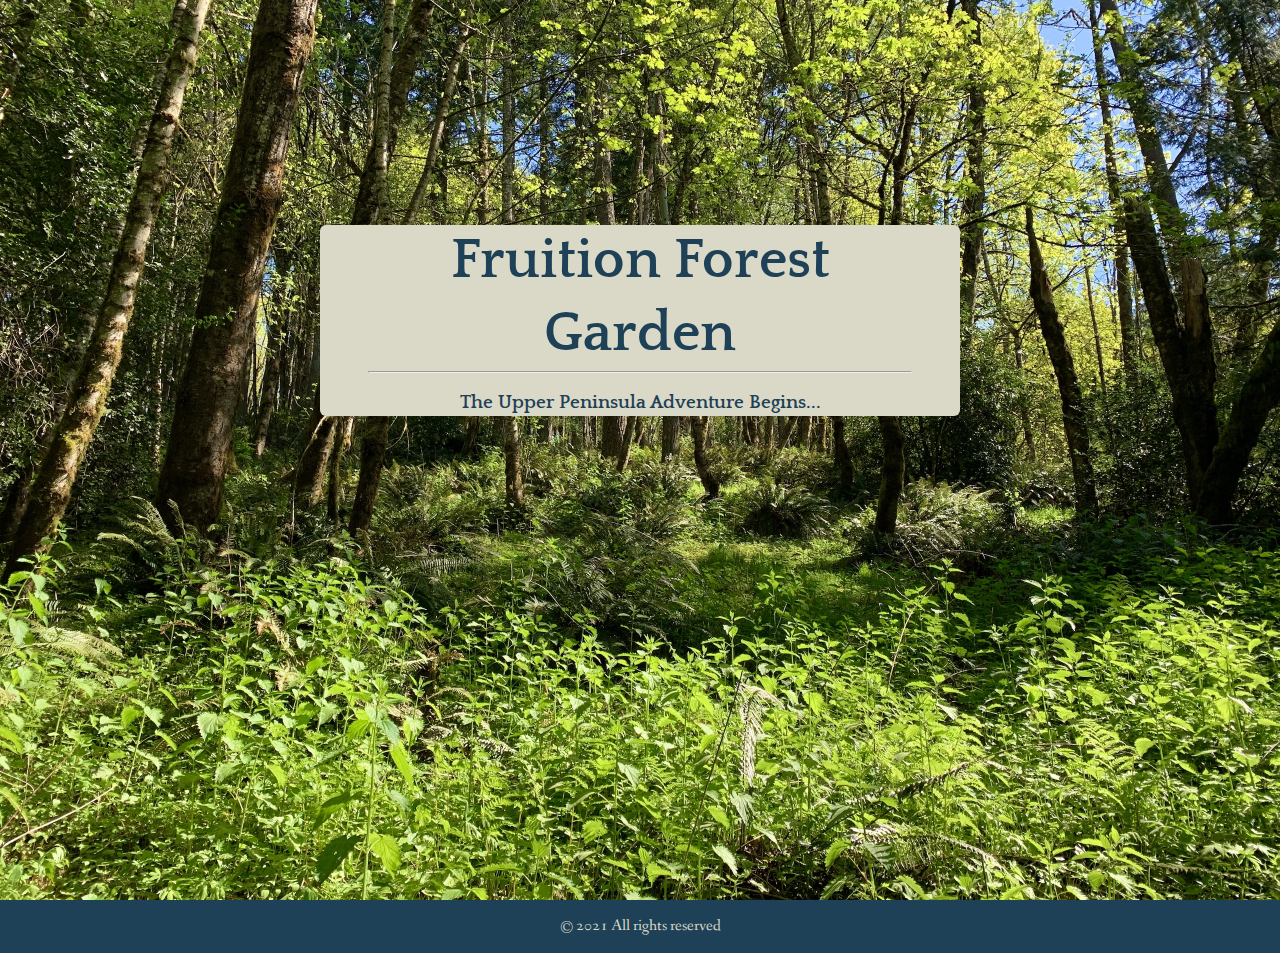
==== index.html @ 1369f3bf "Update index.html" ====
<!DOCTYPE html>
<html lang="en">

<head>
    <meta charset="UTF-8">
    <meta name="viewport" content="width=device-width, initial-scale=1.0">
    <meta http-equiv="X-UA-Compatible" content="ie=edge">
    <!-- Global site tag (gtag.js) - Google Analytics -->
    <script async src="https://www.googletagmanager.com/gtag/js?id=UA-88770321-1"></script>
    <script>
        window.dataLayer = window.dataLayer || [];
  function gtag(){dataLayer.push(arguments);}
  gtag('js', new Date());

  gtag('config', 'UA-88770321-1');
</script>

    <link rel="stylesheet" href="https://use.fontawesome.com/releases/v5.7.1/css/all.css" integrity="sha384-fnmOCqbTlWIlj8LyTjo7mOUStjsKC4pOpQbqyi7RrhN7udi9RwhKkMHpvLbHG9Sr"
        crossorigin="anonymous">
    <link rel="stylesheet" href="css/style.css">
    <link rel="shortcut icon" href="img/icons/favicon.ico" type="image/x-icon">
    <link rel="icon" href="img/icons/favicon.ico" type="image/x-icon">
    <title>Fruition Forest Garden</title>
</head>

<body>

    <!-- Showcase -->
    <div id="showcase">
        <header>

        </header>
        <div class="section-main container">
            <h1>Fruition Forest Garden</h1>
            <hr>
            <h3>The Upper Peninsula Adventure Begins...
           <br>
        </div>
    </div>
    <!-- Footer -->
    <footer>
        <div class="container">
            <p>&copy; 2021 All rights reserved</p>
        </div>
    </footer>

    <link rel="stylesheet" href="https://use.fontawesome.com/releases/v5.7.1/css/all.css" integrity="sha384-fnmOCqbTlWIlj8LyTjo7mOUStjsKC4pOpQbqyi7RrhN7udi9RwhKkMHpvLbHG9Sr"
        crossorigin="anonymous">
    <script src="js/main.js"></script>
</body>

</html>
---- css/style.css ----
@import url('https://fonts.googleapis.com/css?family=Fanwood+Text|Quattrocento');

/* CSS Variables */
:root {
    --light-shade: rgba(218, 216, 198, 1);
    --light-accent: rgba(102, 158, 169, 1);
    --main-color: rgba(130, 163, 199, 1);
    --dark-accent: rgba(149, 93, 83, 1);
    --dark-shade: rgba(30, 65, 88, 1);
}

body {
    font-family: 'Fanwood Text', sans-serif;
    background-color: var(--dark-shade);
    margin: 0;
    color: var(--light-shade);
    line-height: 1.3;
}

img {
    width: 100%;
}

a {
    text-decoration: none;
    color: #ccc;
}

h1,
h2,
h3,
h4 {
    font-family: 'Quattrocento', serif;
}

figure {
    border: thin var(--light-shade) solid;
    padding: 4px;
}

figcaption {
    background-color: #222;
    color: #fff;
    padding: 3px;

}

.caption {
    position: relative;
    padding: 0;
    margin: 0;
}

.caption img {
    display: block;
    max-width: 100%;
    height: auto;
}

.caption-text {
    opacity: 0;
    position: absolute;
    width: 100%;
    color: var(--light-shade);
    left: 0;
    bottom: 0;
    padding: 0.75em 1em;
    font-size: 1.1rem;
    font-weight: 500;
    line-height: .7rem;
    z-index: 2;
    -webkit-box-sizing: border-box;
    box-sizing: border-box;
    background-color: rgba(0, 0, 0, .7);
    -webkit-transition: opacity .3s ease-in-out;
    transition: opacity .3s ease-in-out;
}

.caption:hover .caption-text {
    opacity: 1;
}

figcaption h4 {
    text-align: center;
}

figcaption p {
    text-align: left;
}

/* Section */
.section {
    padding: 2rem 0;
}

.section-head {
    font-size: 2.5rem;
    margin: 0;
}

.section h2 {
    font-size: 2.2rem;
}

.section h3 {
    font-size: 1.8rem;
}

.section h4 {
    font-size: 1.6rem;
}
.paco {
    background: rgb(7, 205, 255);
    border-radius: 11px;
    
}
.paco:hover {
    background: var(--light-accent);
}
.fa-heart {
    color: rgb(160, 20, 20);
}
.forest {
    display: grid;
    grid-gap: 20px;
    grid-template-columns: 1fr 1fr;
}

.gallery {
    display: grid;
    grid-gap: 20px;
    grid-template-columns: 1fr 1fr;
}

/* Showcase */
#showcase {
    margin: 0;
    padding: 0;
    background: url('../img/forest2.jpg') no-repeat center/cover;
    width: 100%;
    height: 100vh;
    position: relative;
    overflow-y: hidden;
}

#showcase .container {
    margin-top: 25vh;
    background: var(--light-shade);
    max-width: 50%;
    color: var(--dark-shade);
    border-radius: 6px;
    box-sizing: border-box;

}

#showcase h1 {
    font-size: 3.5rem;
    margin-bottom: 0;
}

#showcase h2 {
    font-size: 2rem;
    padding-bottom: 1rem;
}


/* Poultry */
#poultry {
    margin: 0;
    padding: 0;
    background: url('../img/chicken-rabbit.jpg') no-repeat bottom/cover;
    width: 100%;
    height: 100vh;
    position: relative;
    overflow-y: hidden;
}

#poultry h3,
hr {
    margin-bottom: 0;
    margin-top: 0;
    padding-bottom: 0;
    padding-top: 0;
}

#poultry hr {
    width: 35%;
}

#poultry .container {
    margin-top: 45vh;
    background: var(--dark-shade);
    max-width: 50%;
    border-radius: 6px;
    box-sizing: border-box;
    position: relative;
    right: 60px;
}

#poultry .lead {
    padding-bottom: 1rem;
}

/* Utility Classes */
.container {
    max-width: 1180px;
    text-align: center;
    margin: 0 auto;
    padding: 0 3rem;
}

.lead {
    font-size: 1.3rem;
}

.card {
    border-radius: 6px;
    -webkit-box-shadow: .5px .5px 2px 0px rgb(105, 105, 105);
    -moz-box-shadow: .5px .5px 2px 0px rgb(105, 105, 105);
    box-shadow: .5px .5px 2px 0px rgb(105, 105, 105);
}

.card-light {
    border-radius: 6px;
    -webkit-box-shadow: 10px 10px 5px 0px var(--light-shade);
    -moz-box-shadow: 10px 10px 5px 0px var(--light-shade);
    box-shadow: 10px 10px 5px 0px var(--light-shade);
}

/*  Buttons */
.btn {
    padding: 1rem;
    color: var(light-shade);
    display: inline-block;
    border-radius: 6px;
    font-size: 1.5rem;
}

.btn-primary {
    background: var(--main-color);
}

.btn-primary:hover {
    background: var(--light-accent);
}

.btn-secondary {
    background: var(--dark-accent);
}

.btn-secondary:hover {
    background: var(--dark-shade);
}

/* Text Colors*/
.text-primary {
    color: var(--main-color);
}

.text-secondary {
    color: var(--dark-shade);
}

.text-light {
    color: var(--light-shade);
}

.bg-light {
    background: var(--light-shade);
    color: var(--dark-shade)
}

.mb {
    margin-bottom: 1rem;
}

.mt {
    margin-top: 1rem;
}

@media screen and (max-width: 900px) {
    .forest {
        grid-template-columns: 1fr;
    }

    .gallery {
        grid-template-columns: 1fr;
        grid-gap: 15px;
    }

    #showcase h1 {
        font-size: 2rem;
        margin-bottom: 0;
    }

    #showcase h2 {
        font-size: 1.2rem;
    }
}
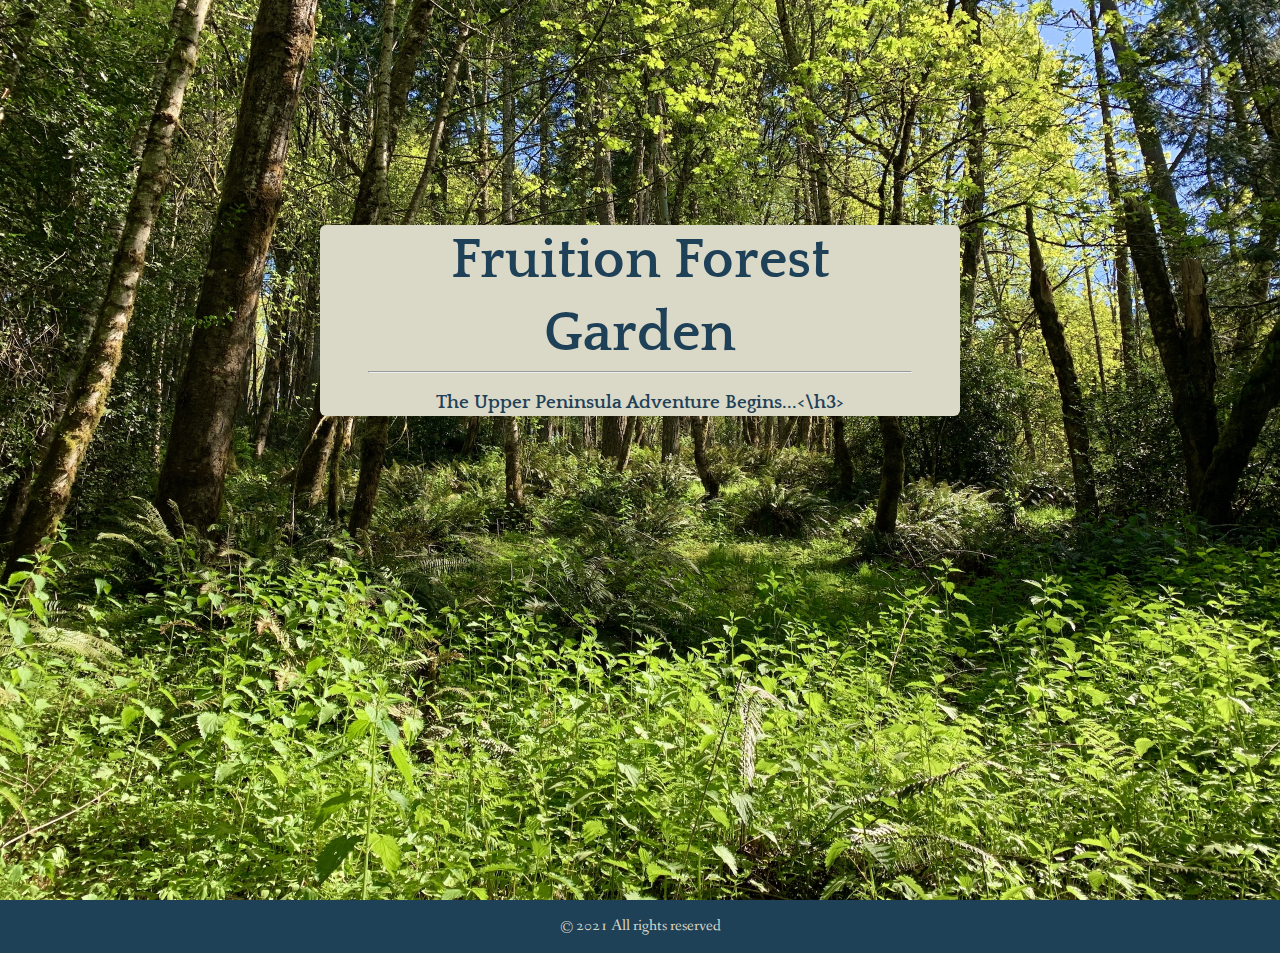
==== commit 97cc4fd7: "Update index.html" ====
--- a/index.html
+++ b/index.html
@@ -33,7 +33,7 @@
         <div class="section-main container">
             <h1>Fruition Forest Garden</h1>
             <hr>
-            <h3>The Upper Peninsula Adventure Begins...
+            <h3>The Upper Peninsula Adventure Begins...<\h3>
            <br>
         </div>
     </div>
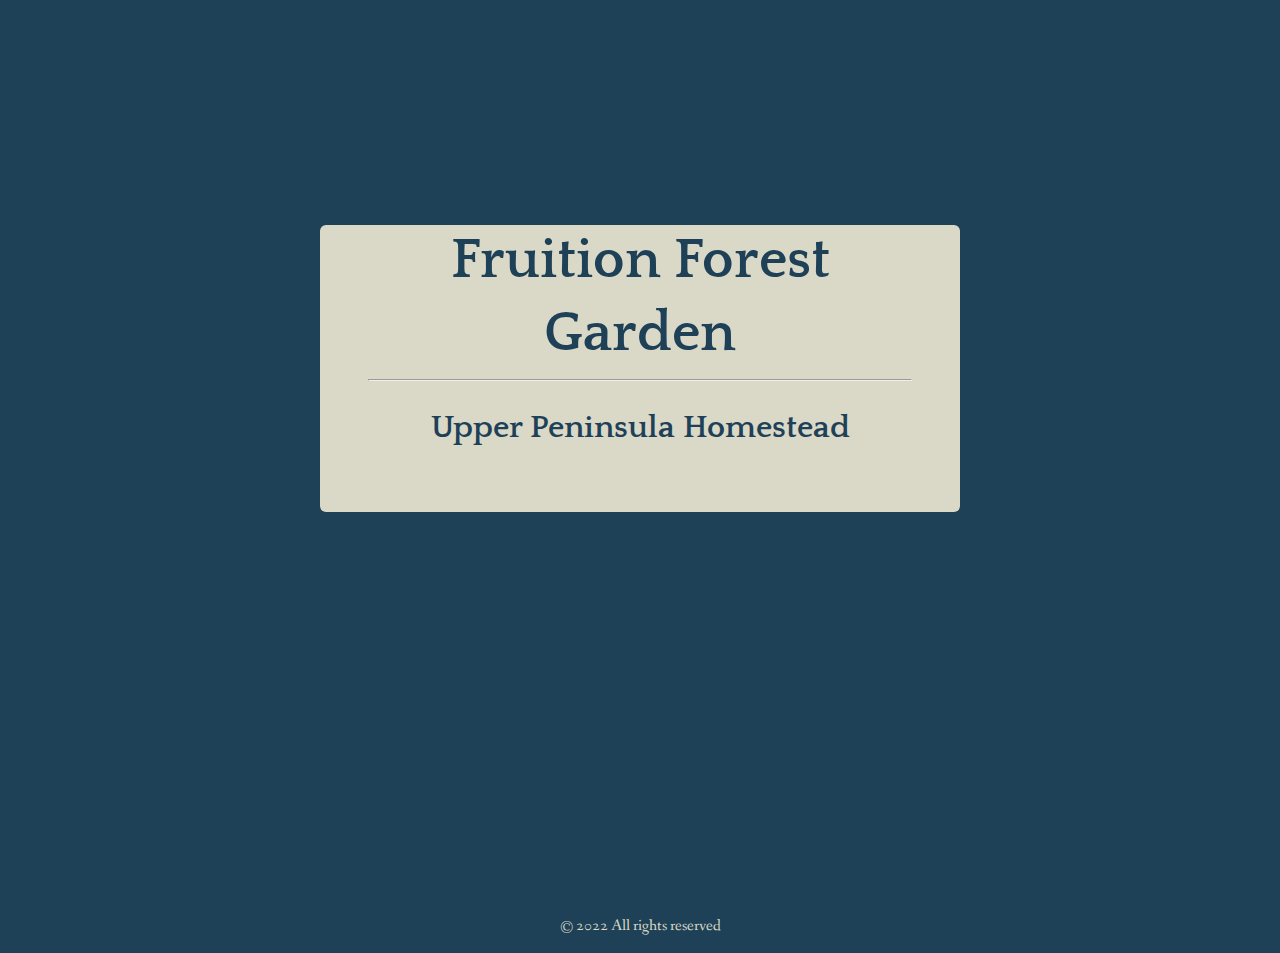
==== commit 12c3e5de: "Update index.html" ====
--- a/index.html
+++ b/index.html
@@ -33,14 +33,15 @@
         <div class="section-main container">
             <h1>Fruition Forest Garden</h1>
             <hr>
-            <h3>The Upper Peninsula Adventure Begins...<\h3>
+            <h2>Upper Peninsula Homestead</h2>
+            
            <br>
         </div>
     </div>
     <!-- Footer -->
     <footer>
         <div class="container">
-            <p>&copy; 2021 All rights reserved</p>
+            <p>&copy; 2022 All rights reserved</p>
         </div>
     </footer>
 
--- a/css/style.css
+++ b/css/style.css
@@ -33,110 +33,12 @@
     font-family: 'Quattrocento', serif;
 }
 
-figure {
-    border: thin var(--light-shade) solid;
-    padding: 4px;
-}
-
-figcaption {
-    background-color: #222;
-    color: #fff;
-    padding: 3px;
-
-}
-
-.caption {
-    position: relative;
-    padding: 0;
-    margin: 0;
-}
-
-.caption img {
-    display: block;
-    max-width: 100%;
-    height: auto;
-}
-
-.caption-text {
-    opacity: 0;
-    position: absolute;
-    width: 100%;
-    color: var(--light-shade);
-    left: 0;
-    bottom: 0;
-    padding: 0.75em 1em;
-    font-size: 1.1rem;
-    font-weight: 500;
-    line-height: .7rem;
-    z-index: 2;
-    -webkit-box-sizing: border-box;
-    box-sizing: border-box;
-    background-color: rgba(0, 0, 0, .7);
-    -webkit-transition: opacity .3s ease-in-out;
-    transition: opacity .3s ease-in-out;
-}
-
-.caption:hover .caption-text {
-    opacity: 1;
-}
-
-figcaption h4 {
-    text-align: center;
-}
-
-figcaption p {
-    text-align: left;
-}
-
-/* Section */
-.section {
-    padding: 2rem 0;
-}
-
-.section-head {
-    font-size: 2.5rem;
-    margin: 0;
-}
-
-.section h2 {
-    font-size: 2.2rem;
-}
-
-.section h3 {
-    font-size: 1.8rem;
-}
-
-.section h4 {
-    font-size: 1.6rem;
-}
-.paco {
-    background: rgb(7, 205, 255);
-    border-radius: 11px;
-    
-}
-.paco:hover {
-    background: var(--light-accent);
-}
-.fa-heart {
-    color: rgb(160, 20, 20);
-}
-.forest {
-    display: grid;
-    grid-gap: 20px;
-    grid-template-columns: 1fr 1fr;
-}
-
-.gallery {
-    display: grid;
-    grid-gap: 20px;
-    grid-template-columns: 1fr 1fr;
-}
 
 /* Showcase */
 #showcase {
     margin: 0;
     padding: 0;
-    background: url('../img/forest2.jpg') no-repeat center/cover;
+    background: url('../img/sunrise.jpg') no-repeat center/cover;
     width: 100%;
     height: 100vh;
     position: relative;
@@ -164,43 +66,6 @@
 }
 
 
-/* Poultry */
-#poultry {
-    margin: 0;
-    padding: 0;
-    background: url('../img/chicken-rabbit.jpg') no-repeat bottom/cover;
-    width: 100%;
-    height: 100vh;
-    position: relative;
-    overflow-y: hidden;
-}
-
-#poultry h3,
-hr {
-    margin-bottom: 0;
-    margin-top: 0;
-    padding-bottom: 0;
-    padding-top: 0;
-}
-
-#poultry hr {
-    width: 35%;
-}
-
-#poultry .container {
-    margin-top: 45vh;
-    background: var(--dark-shade);
-    max-width: 50%;
-    border-radius: 6px;
-    box-sizing: border-box;
-    position: relative;
-    right: 60px;
-}
-
-#poultry .lead {
-    padding-bottom: 1rem;
-}
-
 /* Utility Classes */
 .container {
     max-width: 1180px;
@@ -209,74 +74,7 @@
     padding: 0 3rem;
 }
 
-.lead {
-    font-size: 1.3rem;
-}
 
-.card {
-    border-radius: 6px;
-    -webkit-box-shadow: .5px .5px 2px 0px rgb(105, 105, 105);
-    -moz-box-shadow: .5px .5px 2px 0px rgb(105, 105, 105);
-    box-shadow: .5px .5px 2px 0px rgb(105, 105, 105);
-}
-
-.card-light {
-    border-radius: 6px;
-    -webkit-box-shadow: 10px 10px 5px 0px var(--light-shade);
-    -moz-box-shadow: 10px 10px 5px 0px var(--light-shade);
-    box-shadow: 10px 10px 5px 0px var(--light-shade);
-}
-
-/*  Buttons */
-.btn {
-    padding: 1rem;
-    color: var(light-shade);
-    display: inline-block;
-    border-radius: 6px;
-    font-size: 1.5rem;
-}
-
-.btn-primary {
-    background: var(--main-color);
-}
-
-.btn-primary:hover {
-    background: var(--light-accent);
-}
-
-.btn-secondary {
-    background: var(--dark-accent);
-}
-
-.btn-secondary:hover {
-    background: var(--dark-shade);
-}
-
-/* Text Colors*/
-.text-primary {
-    color: var(--main-color);
-}
-
-.text-secondary {
-    color: var(--dark-shade);
-}
-
-.text-light {
-    color: var(--light-shade);
-}
-
-.bg-light {
-    background: var(--light-shade);
-    color: var(--dark-shade)
-}
-
-.mb {
-    margin-bottom: 1rem;
-}
-
-.mt {
-    margin-top: 1rem;
-}
 
 @media screen and (max-width: 900px) {
     .forest {
@@ -296,4 +94,4 @@
     #showcase h2 {
         font-size: 1.2rem;
     }
-}+}
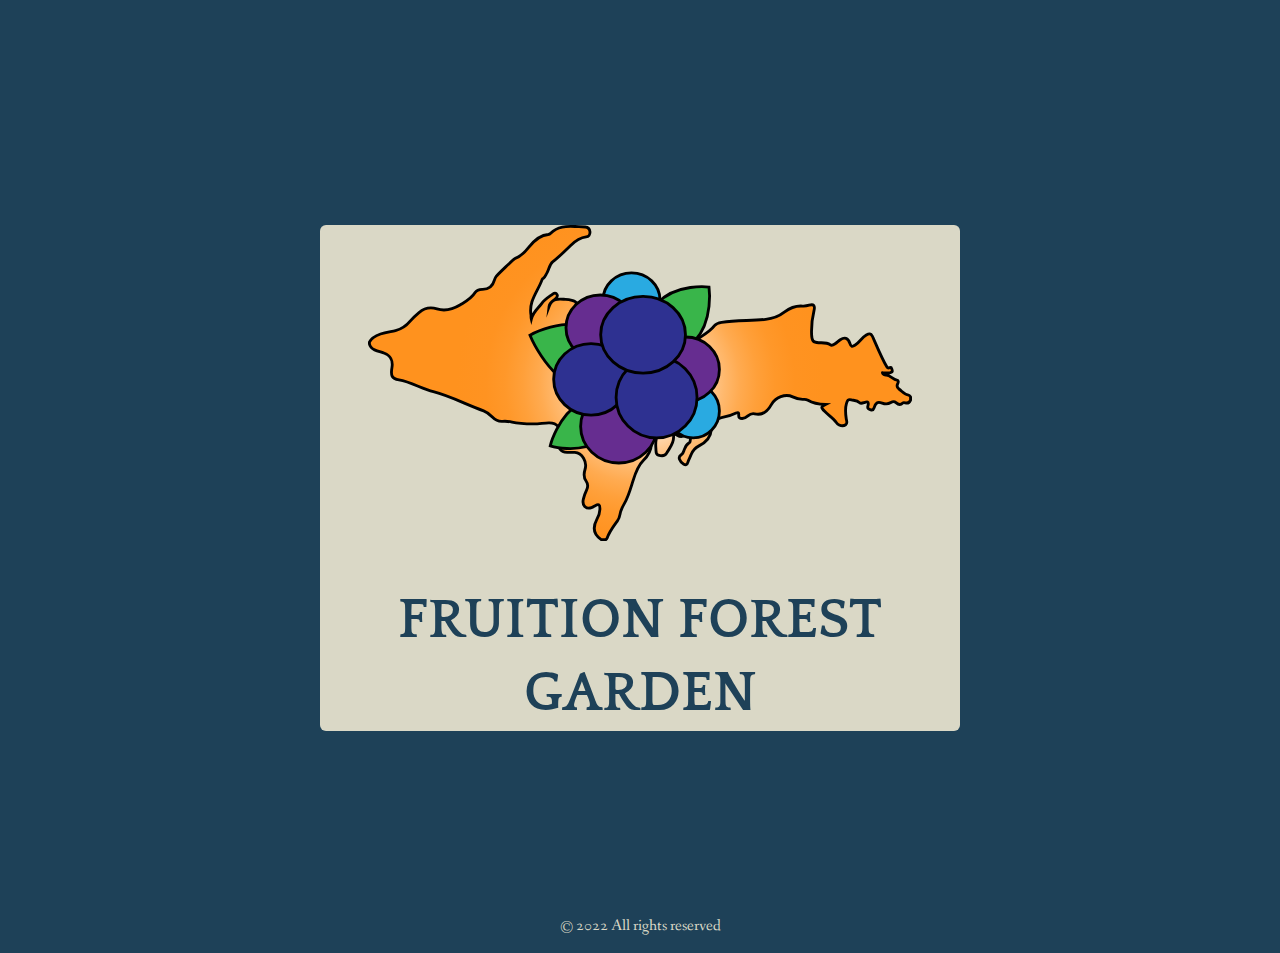
==== commit a6ec5b5c: "New Index File" ====
--- a/index.html
+++ b/index.html
@@ -31,11 +31,9 @@
 
         </header>
         <div class="section-main container">
-            <h1>Fruition Forest Garden</h1>
-            <hr>
-            <h2>Upper Peninsula Homestead</h2>
-            
-           <br>
+            <img src="img/FFGnewLogo.svg" alt="Blueberries and the Upper Peninsula">
+            <h1>FRUITION FOREST GARDEN</h1>
+           
         </div>
     </div>
     <!-- Footer -->
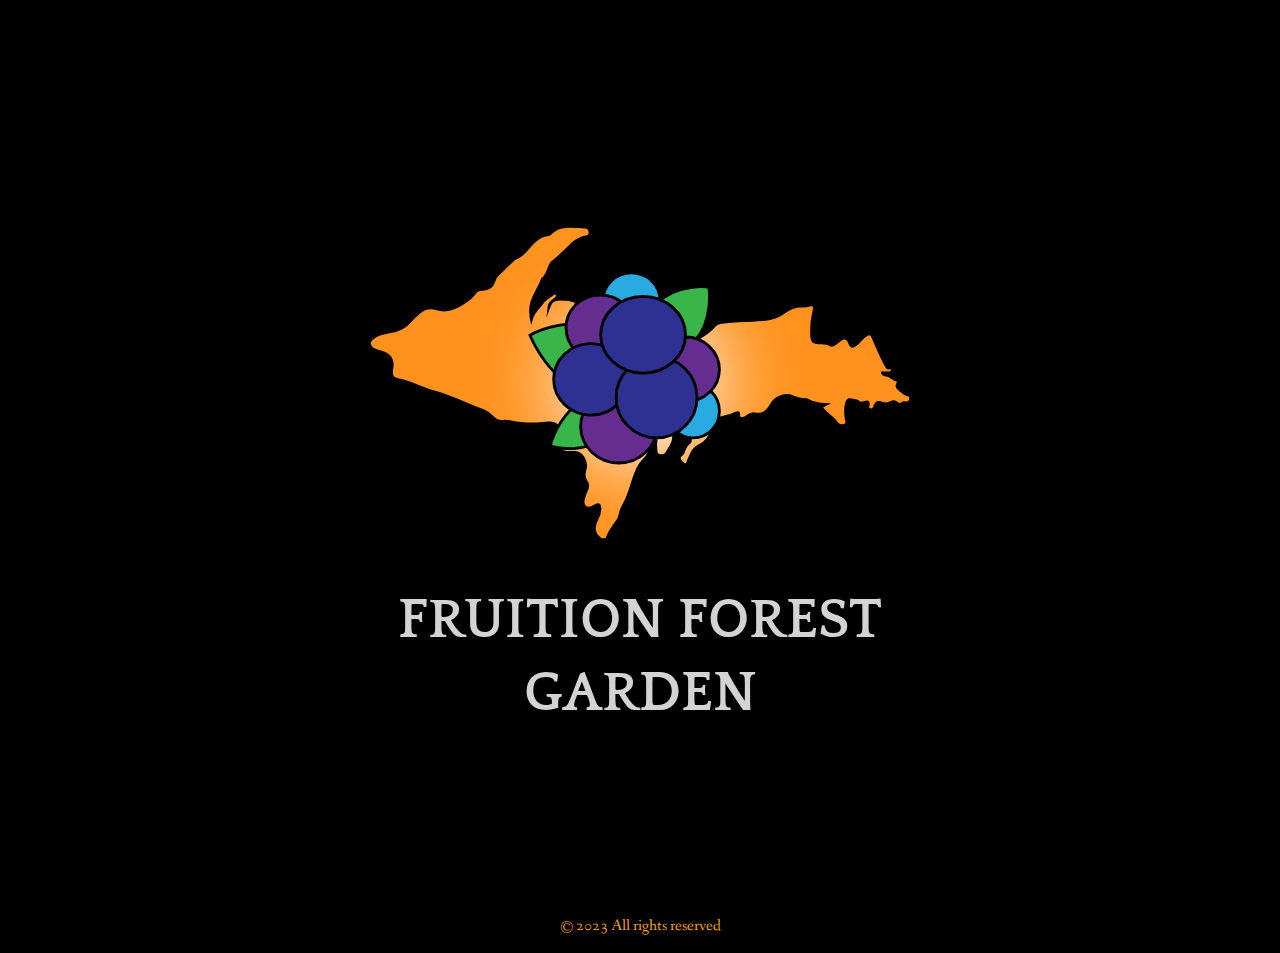
==== commit 612883fd: "Update year" ====
--- a/index.html
+++ b/index.html
@@ -39,7 +39,7 @@
     <!-- Footer -->
     <footer>
         <div class="container">
-            <p>&copy; 2022 All rights reserved</p>
+            <p>&copy; 2023 All rights reserved</p>
         </div>
     </footer>
 
--- a/css/style.css
+++ b/css/style.css
@@ -2,16 +2,16 @@
 
 /* CSS Variables */
 :root {
-    --light-shade: rgba(218, 216, 198, 1);
-    --light-accent: rgba(102, 158, 169, 1);
-    --main-color: rgba(130, 163, 199, 1);
-    --dark-accent: rgba(149, 93, 83, 1);
-    --dark-shade: rgba(30, 65, 88, 1);
+    --light-shade: rgba(247, 161, 20, 1);
+    --light-accent: rgba(0, 142, 234, 1);
+    --main-color: rgba(11, 92, 145, 1);
+    --dark-shade: rgba(132, 83, 2, 1);
+    --dark-accent: rgba(46, 49, 145, 1);
 }
 
 body {
     font-family: 'Fanwood Text', sans-serif;
-    background-color: var(--dark-shade);
+    background-color: black;
     margin: 0;
     color: var(--light-shade);
     line-height: 1.3;
@@ -19,6 +19,7 @@
 
 img {
     width: 100%;
+    height: 70%;
 }
 
 a {
@@ -32,8 +33,6 @@
 h4 {
     font-family: 'Quattrocento', serif;
 }
-
-
 /* Showcase */
 #showcase {
     margin: 0;
@@ -47,9 +46,9 @@
 
 #showcase .container {
     margin-top: 25vh;
-    background: var(--light-shade);
+    backdrop-filter: blur(2px);
     max-width: 50%;
-    color: var(--dark-shade);
+    color: var(--light-shade);
     border-radius: 6px;
     box-sizing: border-box;
 
@@ -58,6 +57,7 @@
 #showcase h1 {
     font-size: 3.5rem;
     margin-bottom: 0;
+    color: lightgray;
 }
 
 #showcase h2 {
@@ -77,14 +77,6 @@
 
 
 @media screen and (max-width: 900px) {
-    .forest {
-        grid-template-columns: 1fr;
-    }
-
-    .gallery {
-        grid-template-columns: 1fr;
-        grid-gap: 15px;
-    }
 
     #showcase h1 {
         font-size: 2rem;
@@ -94,4 +86,4 @@
     #showcase h2 {
         font-size: 1.2rem;
     }
-}
+}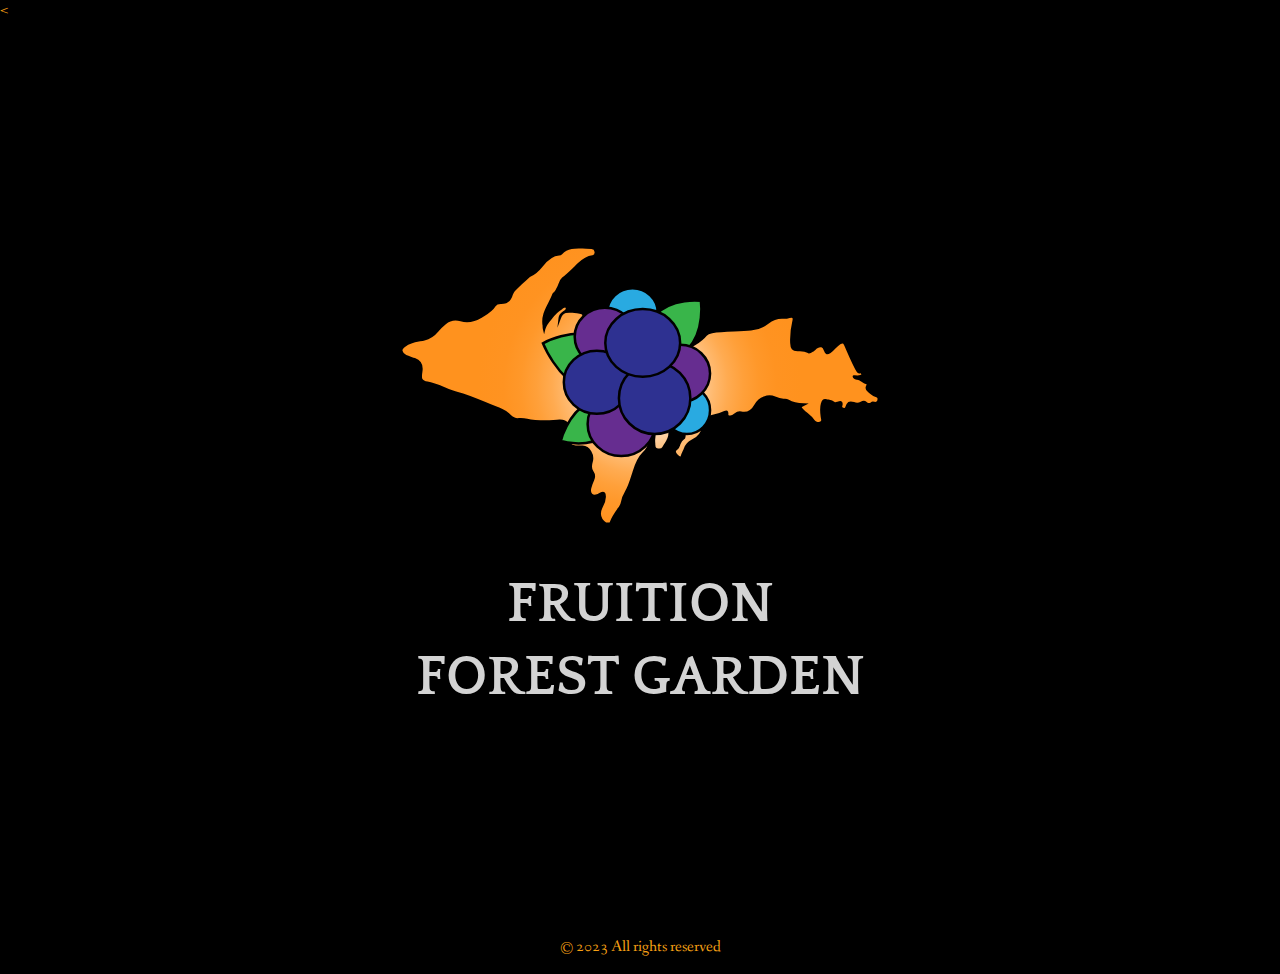
==== commit 5d5eeda1: "New Google analytics tag index.html" ====
--- a/index.html
+++ b/index.html
@@ -5,15 +5,15 @@
     <meta charset="UTF-8">
     <meta name="viewport" content="width=device-width, initial-scale=1.0">
     <meta http-equiv="X-UA-Compatible" content="ie=edge">
-    <!-- Global site tag (gtag.js) - Google Analytics -->
-    <script async src="https://www.googletagmanager.com/gtag/js?id=UA-88770321-1"></script>
+    <<!-- Google tag (gtag.js) -->
+    <script async src="https://www.googletagmanager.com/gtag/js?id=G-60KFB51J1L"></script>
     <script>
         window.dataLayer = window.dataLayer || [];
-  function gtag(){dataLayer.push(arguments);}
-  gtag('js', new Date());
+        function gtag(){dataLayer.push(arguments);}
+        gtag('js', new Date());
 
-  gtag('config', 'UA-88770321-1');
-</script>
+        gtag('config', 'G-60KFB51J1L');
+    </script>
 
     <link rel="stylesheet" href="https://use.fontawesome.com/releases/v5.7.1/css/all.css" integrity="sha384-fnmOCqbTlWIlj8LyTjo7mOUStjsKC4pOpQbqyi7RrhN7udi9RwhKkMHpvLbHG9Sr"
         crossorigin="anonymous">
--- a/css/style.css
+++ b/css/style.css
@@ -37,7 +37,7 @@
 #showcase {
     margin: 0;
     padding: 0;
-    background: url('../img/sunrise.jpg') no-repeat center/cover;
+    background: url('../img/IMG_6631.JPG') no-repeat center/cover;
     width: 100%;
     height: 100vh;
     position: relative;
@@ -46,8 +46,7 @@
 
 #showcase .container {
     margin-top: 25vh;
-    backdrop-filter: blur(2px);
-    max-width: 50%;
+    max-width: 45%;
     color: var(--light-shade);
     border-radius: 6px;
     box-sizing: border-box;
@@ -86,4 +85,4 @@
     #showcase h2 {
         font-size: 1.2rem;
     }
-}+}
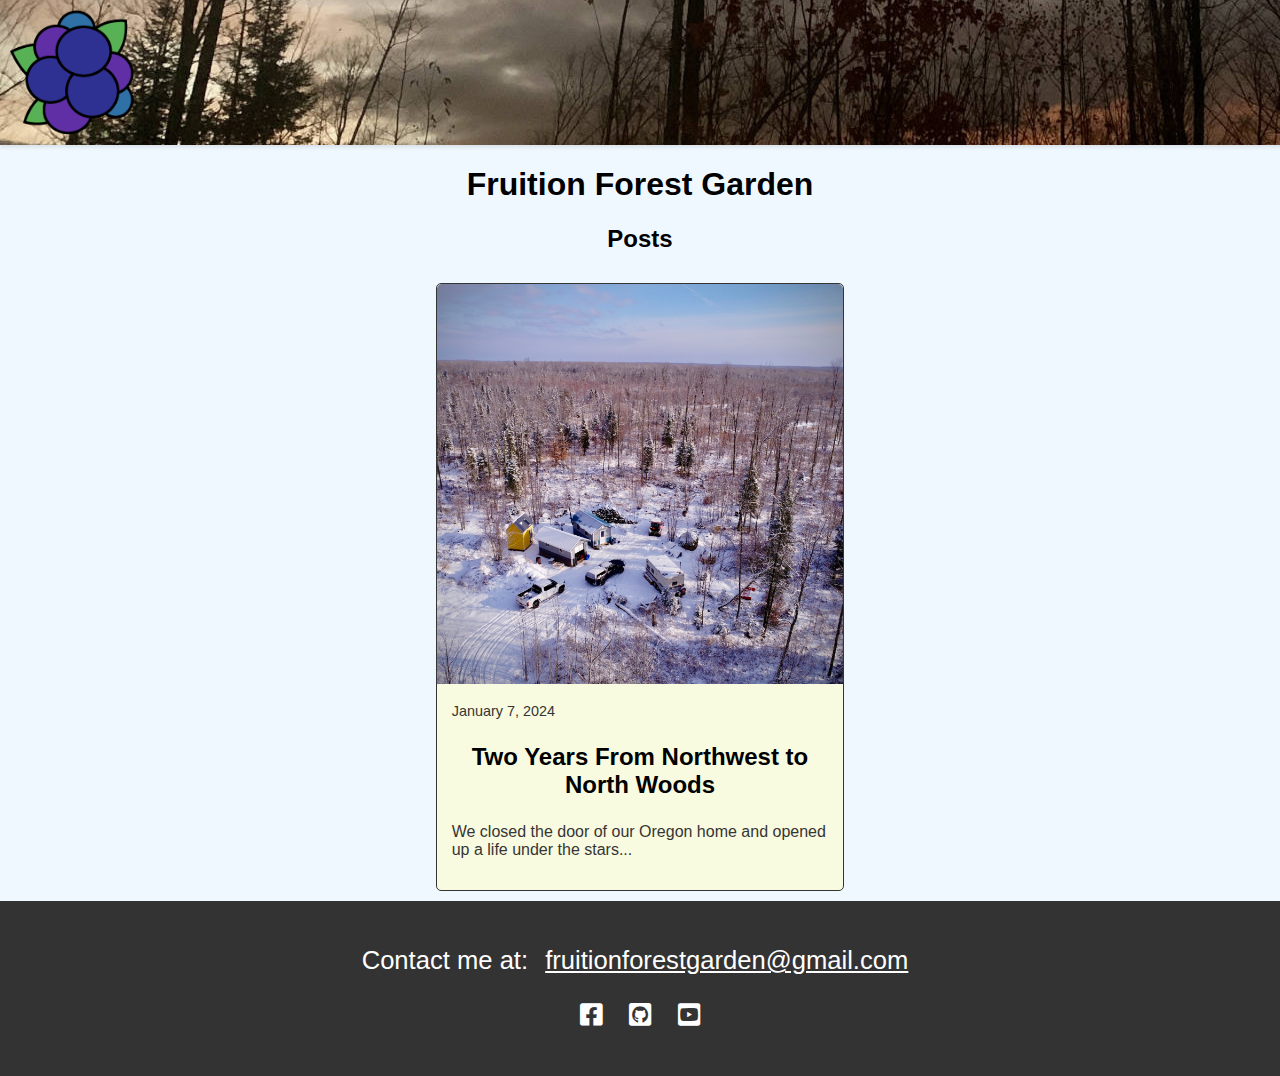
==== commit 57edcdcb: "Rename main.html to index.html" ====
--- a/index.html
+++ b/index.html
@@ -1,51 +1,119 @@
+<!--
+Build a blog website for our farm that focuses on pictures and our embedded videos from youTube -->    
+
+
+
 <!DOCTYPE html>
 <html lang="en">
-
 <head>
     <meta charset="UTF-8">
     <meta name="viewport" content="width=device-width, initial-scale=1.0">
-    <meta http-equiv="X-UA-Compatible" content="ie=edge">
-    <<!-- Google tag (gtag.js) -->
-    <script async src="https://www.googletagmanager.com/gtag/js?id=G-60KFB51J1L"></script>
-    <script>
-        window.dataLayer = window.dataLayer || [];
-        function gtag(){dataLayer.push(arguments);}
-        gtag('js', new Date());
+      <!-- Google tag (gtag.js) -->
+      <script async src="https://www.googletagmanager.com/gtag/js?id=G-60KFB51J1L"></script>
+      <script>
+          window.dataLayer = window.dataLayer || [];
+          function gtag(){dataLayer.push(arguments);}
+          gtag('js', new Date());
+  
+          gtag('config', 'G-60KFB51J1L');
+      </script>
+    <title>Fruition Forest Garden - Cultivating Resilience</title>
+    <link rel="icon" type="image/png" href="Resources/favicon_io/favicon-16x16.png">
+    <meta name="description" content="Fruition Forest Garden: A unique exploration of 'owning the stack' in homesteading, from software solutions like ESP32/Home Assistant to permaculture projects. Join our journey from tech to nature.">
+    <meta name="keywords" content="homesteading, permaculture, sustainable living, ESP32, Home Assistant, DIY tech, soil management, self-sufficient living, permaculture principles, technology in horticulture">
+    <meta name="viewport" content="width=device-width, initial-scale=1.0">
+    <meta property="og:title" content="Fruition Forest Garden: Merging Technology with Permaculture">
+    <meta property="og:description" content="Delve into the world of Fruition Forest Garden where simple tech meets regenerative horticulture. Discover our ESP32/Home Assistant projects and our commitment to permaculture principles.">
+    <meta property="og:image" content="URL_to_image_highlighting_your_projects_ideally_1200x630_pixels">
+    <meta property="og:url" content="http://www.fruitionforestgarden.com">
+    <meta property="og:type" content="website">
+    <link rel="stylesheet" href="https://cdnjs.cloudflare.com/ajax/libs/font-awesome/5.15.3/css/all.min.css">
+    <link rel="stylesheet" type="text/css" href="style.css">
 
-        gtag('config', 'G-60KFB51J1L');
-    </script>
 
-    <link rel="stylesheet" href="https://use.fontawesome.com/releases/v5.7.1/css/all.css" integrity="sha384-fnmOCqbTlWIlj8LyTjo7mOUStjsKC4pOpQbqyi7RrhN7udi9RwhKkMHpvLbHG9Sr"
-        crossorigin="anonymous">
-    <link rel="stylesheet" href="css/style.css">
-    <link rel="shortcut icon" href="img/icons/favicon.ico" type="image/x-icon">
-    <link rel="icon" href="img/icons/favicon.ico" type="image/x-icon">
-    <title>Fruition Forest Garden</title>
 </head>
-
 <body>
-
-    <!-- Showcase -->
-    <div id="showcase">
-        <header>
-
-        </header>
-        <div class="section-main container">
-            <img src="img/FFGnewLogo.svg" alt="Blueberries and the Upper Peninsula">
-            <h1>FRUITION FOREST GARDEN</h1>
-           
-        </div>
+    <header>
+        <nav>
+            <img src="Resources/Logos/FFGBasic.png" alt="Logo" class="logo">
+       <!--     <a href="#" class="hamburger">
+                <i class="fa fa-bars"></i>
+            </a>
+            <ul class="nav-links">
+                <li><a href="main.html">Home</a></li>
+                <li><a href="blog.html">Blog</a></li>
+                <li><a href="inspiration.html">Our Inspiration</a></li>
+            </ul> -->
+        </nav>
+    </header>    
+    <h1>Fruition Forest Garden</h1>
+    <h2>Posts</h2>
+    <div class="container">
+    <div class="card">
+        <a href="blog/post240107/post240107.html">
+            <img class="card-img" src="blog/post240107/240107.JPG" alt="Arial photo of our camp. Three buildings and snow on the ground"></a>
+            <div class="card-content">
+                <div class="card-date">January 7, 2024</div>
+                <h3 class="card-title">Two Years From Northwest to North Woods</h3>
+                <p class="card-text">We closed the door of our Oregon home and opened up a life under the stars...</p>
+            </div>
+        
     </div>
-    <!-- Footer -->
+    <!--
+    <div class="card">
+        <a href="blog/post2.html">
+            <img class="card-img" src="Resources/pics/DJI_0668th.JPG" alt="Post 2 thumbnail">
+            <div class="card-content">
+                <h3 class="card-title">Post 2</h3>
+                <p class="card-text">This is a preview of the second post...</p>
+            </div>
+        </a>
+    </div>
+    <div class="card">
+        <a href="blog/post3.html">
+            <img class="card-img" src="Resources/pics/DJI_0914th.JPG" alt="Post 3 thumbnail">
+            <div class="card-content">
+                <h3 class="card-title">Post 3</h3>
+                <p class="card-text">This is a preview of the third post...</p>
+            </div>
+        </a>
+    </div>
+    <div class="card">
+        <a href="blog/post4.html">
+            <img class="card-img" src="Resources/pics/IMG_0595th.jpeg" alt="Post 4 thumbnail">
+            <div class="card-content">
+                <h3 class="card-title">Post 4</h3>
+                <p class="card-text">This is a preview of the fourth post...</p>
+            </div>
+        </a>
+    </div>
+    <div class="card">
+        <a href="blog/post5.html">
+            <img class="card-img" src="Resources/pics/IMG_0668th.jpeg" alt="Post 5 thumbnail">
+            <div class="card-content">
+                <h3 class="card-title">Post 5</h3>
+                <p class="card-text">This is a preview of the fifth post...</p>
+            </div>
+        </a>
+    </div>
+    <div class="card">
+        <a href="blog/post6.html">
+            <img class="card-img" src="Resources/pics/IMG_6849th.JPG" alt="Post 6 thumbnail">
+            <div class="card-content">
+                <h3 class="card-title">Post 6</h3>
+                <p class="card-text">This is a preview of the sixth post...</p>
+            </div>
+        </a>
+    </div> -->
+    </div>
     <footer>
-        <div class="container">
-            <p>&copy; 2023 All rights reserved</p>
-        </div>
+        <p>Contact me at: <a href="mailto:fruitionforestgarden@gmail.com">fruitionforestgarden@gmail.com</a></p>
+        <p>
+            <a href="https://www.facebook.com/profile.php?id=100078466632791" target="_blank"><i class="fab fa-facebook-square"></i></a>
+            <a href="https://github.com/fruitionforestgarden" target="_blank"><i class="fab fa-github-square"></i></a>
+            <a href="https://www.youtube.com/channel/UCayX_heX1zo_hwX_Dm_o7eg" target="_blank"><i class="fab fa-youtube-square"></i></a>
+        </p>
     </footer>
-
-    <link rel="stylesheet" href="https://use.fontawesome.com/releases/v5.7.1/css/all.css" integrity="sha384-fnmOCqbTlWIlj8LyTjo7mOUStjsKC4pOpQbqyi7RrhN7udi9RwhKkMHpvLbHG9Sr"
-        crossorigin="anonymous">
-    <script src="js/main.js"></script>
+    <script src="script.js"></script>
 </body>
-
 </html>
--- a/style.css
+++ b/style.css
@@ -0,0 +1,284 @@
+/* styles.css */
+
+/* 
+
+#4b4e91
+#602fa6
+#2f70a6
+#74b375
+
+*/
+body {
+    font-family: Arial, sans-serif;
+    background-color: #F0F8FF;
+    color: #333;
+    margin: 0;
+    padding: 0;
+}
+
+h1, h2, h3 {
+    color: #000000;
+    text-align: center; 
+}
+
+a {
+    color: #602fa6; /* Purple */
+}
+
+a:hover {
+    color: #2f70a6; /* Medium blue */
+}
+
+button {
+    background-color: #59b155; /* Green */
+    color: #fff;
+}
+
+button:hover {
+    background-color: rgba(89, 177, 85, 0.5); /* Greyed out version of #59b155 */
+}
+ul {
+    list-style-type: none;
+}
+
+ul li {
+    margin-bottom: 10px;
+}
+
+ul li a {
+    color: #0066cc;
+    text-decoration: none;
+}
+
+ul li a:hover {
+    color: #0099cc;
+}
+/* Nav bar */
+nav {
+    background-image: url('../../Resources/pics/IMG_7124.JPG');
+    color: #333;
+    padding: 10px;
+    display: flex;
+    justify-content: space-between;
+    align-items: center;
+    width: 100%;
+    box-shadow: 0 2px 4px rgba(0, 0, 0, 0.1);
+}
+
+nav ul {
+    list-style-type: none;
+    padding: 0;
+    display: flex;
+    flex-wrap: wrap;
+}
+
+nav ul li {
+    margin-right: 10px;
+}
+
+nav ul li a {
+    color: #333;
+    text-decoration: none;
+}
+
+nav ul li a:hover {
+    color: rgb(126, 125, 125);
+}
+
+.logo {
+    height: 125px; /* or whatever size you want */
+}
+
+.nav-links {
+    display: flex;
+    gap: 10px;
+    align-items: center;
+}
+
+.hamburger {
+    display: none;
+}
+
+@media (max-width: 600px) {
+    .nav-links {
+        display: none;
+    }
+    .hamburger {
+        display: block;
+    }
+}
+
+/* Post thumbnails on main page */
+
+.container {
+    display: flex;
+    flex-wrap: wrap;
+    justify-content: center;
+}
+
+.card {
+    border: 1px solid #353535;
+    border-radius: 5px;
+    width: 100%;
+    margin: 20px;
+    background-color: #f9fbe0;
+}
+
+@media (min-width: 600px) {
+    .card {
+        width: calc(50% - 20px);
+        margin: 10px;
+    }
+}
+
+@media (min-width: 900px) {
+    .card {
+        width: calc(33.33% - 20px);
+    }
+}
+
+.card-img {
+    width: 100%;
+    height: 400px;
+    object-fit: cover;
+    border-radius: 5px 5px 0 0;
+}
+
+.card-content {
+    padding: 15px;
+}
+
+.card-date {
+    font-size: 0.9em; /* Smaller than the title, but larger than the text */
+    color: #353535; /* Same color as the text */
+    margin-bottom: 10px; /* Add some space below the date */
+}
+
+.card-title {
+    font-size: 1.5em;
+}
+
+.card-text {
+    color: #353535;
+    font-size: 1em;
+}
+/* Title */
+
+.title {
+    text-align: center; /* Center the text */
+    padding: 15px; /* Add some padding */
+    font-family: Arial, sans-serif; /* Use a nice, readable font */
+    color: #333; /* Dark gray color for the text */
+    margin-bottom: 15px; /* Add some space below the title */
+}
+
+.title p {
+    font-size: 1.3em; /* Adjust as needed */
+}
+
+/* Slideshow */
+
+/* Slideshow container */
+.slideshow-container {
+    max-width: 60%;
+    position: relative;
+    margin: auto;
+  }
+  
+  /* Hide the images by default */
+  .mySlides {
+    display: none;
+  }
+
+  .mySlides img {
+    border: 1px solid #4b4e91; /* Change the color as needed */
+    -webkit-box-shadow: 3px 3px 3px 0px rgba(0,0,0,0.75);
+    box-shadow: 3px 3px 3px 0px rgba(0,0,0,0.75); /* Add a shadow effect */
+    border-radius: 10px; /* Add rounded corners */
+}
+  
+  /* Next & previous buttons */
+.prev, .next {
+    cursor: pointer;
+    position: absolute;
+    top: 50%;
+    width: auto;
+    padding: 16px;
+    margin-top: -22px;
+    color: black;
+    font-weight: bold;
+    font-size: 36px;
+    transition: 0.6s ease;
+    border-radius: 0 3px 3px 0;
+    user-select: none;
+}
+
+.prev {
+    left: -70px; /* Adjust this value as needed */
+    border-radius: 3px 0 0 3px;
+}
+
+.next {
+    right: -90px; /* Adjust this value as needed */
+    border-radius: 0 3px 3px 0;
+}
+  
+  /* Caption text */
+  .text {
+    color: #000;
+    background-color: #f9faea;
+    font-size: 22px;
+    position: relative;
+    top: 10px;
+    width: 100%;
+    text-align: center;
+    -webkit-box-shadow: 3px 3px 3px 0px rgba(0,0,0,0.75);
+    box-shadow: 3px 3px 3px 0px rgba(0,0,0,0.75); /* Add a shadow effect */
+    border-radius: 10px; /* Add rounded corners */
+  }
+  
+  /* Number text (1/3 etc) */
+  .numbertext {
+    color: #f2f2f2;
+    font-size: 18px;
+    padding: 10px 22px;
+    margin: 10px;
+    position: absolute;
+    top: 0;
+    -webkit-text-shadow:  -1px 0 rgba(0, 0, 0, 0.3), 0 1px rgba(0, 0, 0, 0.3), 1px 0 rgba(0, 0, 0, 0.3), 0 -1px rgba(0, 0, 0, 0.3); 
+    text-shadow: -1px 0 rgba(0, 0, 0, 0.3), 0 1px rgba(0, 0, 0, 0.3), 1px 0 rgba(0, 0, 0, 0.3), 0 -1px rgba(0, 0, 0, 0.3); /* Semi-transparent black shadow */
+    background: rgba(0, 0, 0, 0.3); /* Semi-transparent black overlay */
+} 
+
+  
+  .active {
+    background-color: #717171;
+  }
+
+/* Footer */
+
+footer {
+    background-color: #333; 
+    color: #fff;
+    padding: 20px;
+    text-align: center;
+}
+
+footer p {
+    font-size: 1.2em; 
+}
+
+@media (min-width: 600px) {
+    footer p {
+        font-size: 1.6em;
+    }
+}
+
+footer a {
+    color: #fff;
+    margin: 0 10px;
+}
+
+footer a:hover {
+    color: rgba(255, 255, 255, 0.7);
+}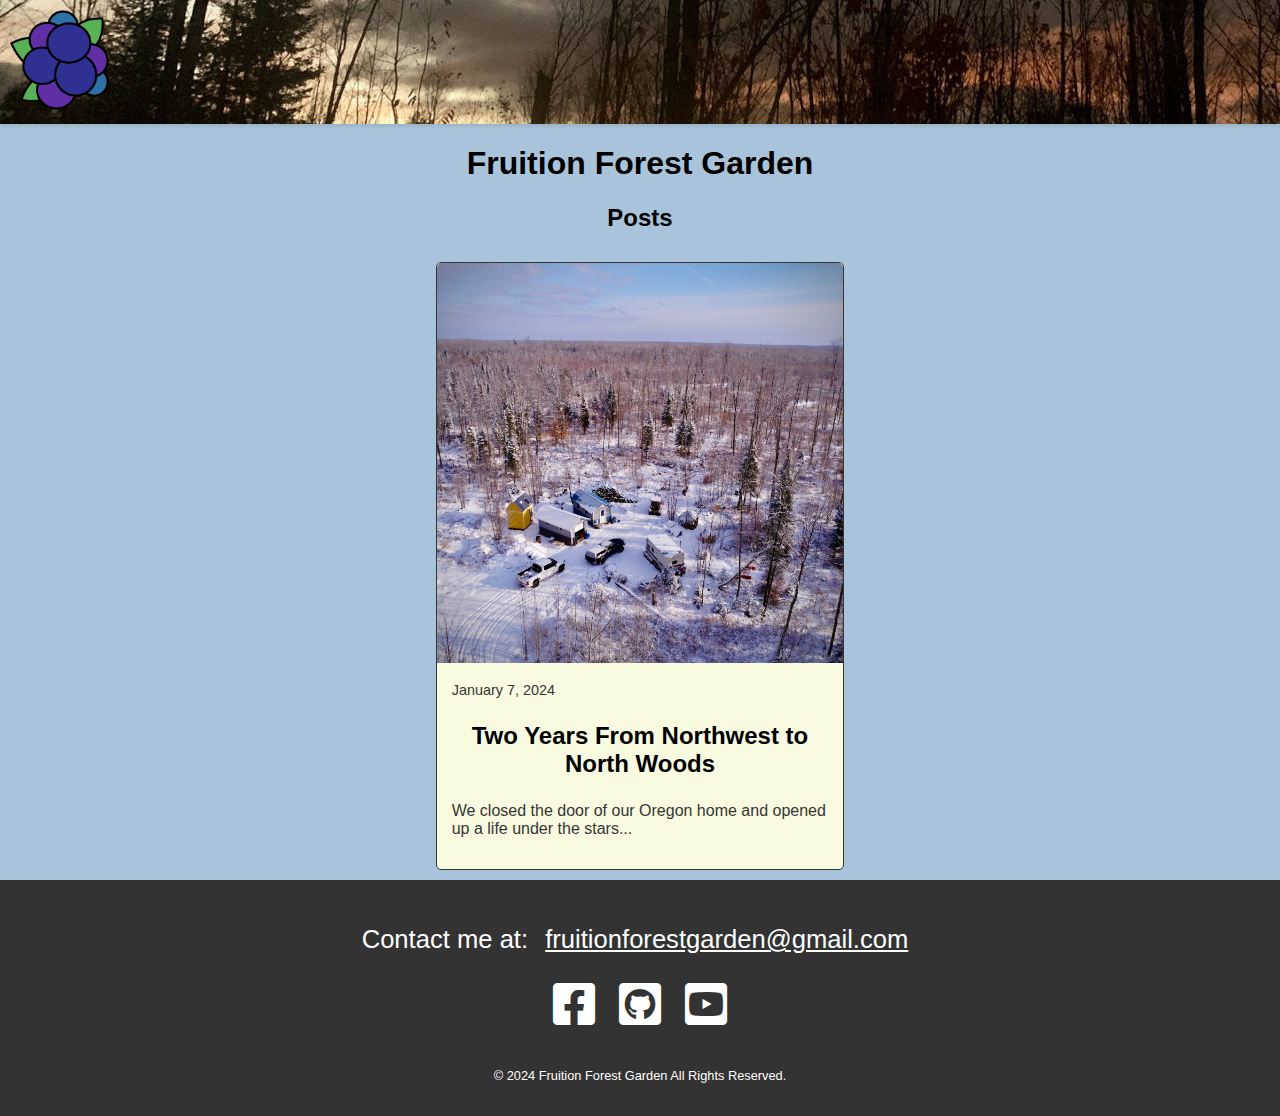
==== commit 6a23534c: "Updated HTML and CSS" ====
--- a/index.html
+++ b/index.html
@@ -24,7 +24,7 @@
     <meta name="viewport" content="width=device-width, initial-scale=1.0">
     <meta property="og:title" content="Fruition Forest Garden: Merging Technology with Permaculture">
     <meta property="og:description" content="Delve into the world of Fruition Forest Garden where simple tech meets regenerative horticulture. Discover our ESP32/Home Assistant projects and our commitment to permaculture principles.">
-    <meta property="og:image" content="URL_to_image_highlighting_your_projects_ideally_1200x630_pixels">
+    <meta property="og:image" content="../../Resources/pics/230908.JPG">
     <meta property="og:url" content="http://www.fruitionforestgarden.com">
     <meta property="og:type" content="website">
     <link rel="stylesheet" href="https://cdnjs.cloudflare.com/ajax/libs/font-awesome/5.15.3/css/all.min.css">
@@ -35,7 +35,9 @@
 <body>
     <header>
         <nav>
-            <img src="Resources/Logos/FFGBasic.png" alt="Logo" class="logo">
+            <a href="../../index.html">
+                <img src="../../Resources/Logos/FFGBasic.png" alt="Logo" class="logo">
+            </a>
        <!--     <a href="#" class="hamburger">
                 <i class="fa fa-bars"></i>
             </a>
@@ -108,12 +110,13 @@
     </div>
     <footer>
         <p>Contact me at: <a href="mailto:fruitionforestgarden@gmail.com">fruitionforestgarden@gmail.com</a></p>
-        <p>
-            <a href="https://www.facebook.com/profile.php?id=100078466632791" target="_blank"><i class="fab fa-facebook-square"></i></a>
-            <a href="https://github.com/fruitionforestgarden" target="_blank"><i class="fab fa-github-square"></i></a>
-            <a href="https://www.youtube.com/channel/UCayX_heX1zo_hwX_Dm_o7eg" target="_blank"><i class="fab fa-youtube-square"></i></a>
-        </p>
+        <div>
+            <a href="https://www.facebook.com/profile.php?id=100078466632791" target="_blank"><i class="footer-icons fab fa-facebook-square"></i></a>
+            <a href="https://github.com/fruitionforestgarden" target="_blank"><i class=" footer-icons fab fa-github-square"></i></a>
+            <a href="https://www.youtube.com/channel/UCayX_heX1zo_hwX_Dm_o7eg" target="_blank"><i class="footer-icons fab fa-youtube-square"></i></a>
+        </div>
+        <p class="copy">&copy; 2024 Fruition Forest Garden All Rights Reserved.</p>
     </footer>
     <script src="script.js"></script>
 </body>
-</html>
+</html>--- a/style.css
+++ b/style.css
@@ -1,16 +1,15 @@
 /* styles.css */
 
 /* 
-
-#4b4e91
+#2e3191
 #602fa6
 #2f70a6
-#74b375
+#59b155
 
 */
 body {
     font-family: Arial, sans-serif;
-    background-color: #F0F8FF;
+    background-color: #2f70a66a;
     color: #333;
     margin: 0;
     padding: 0;
@@ -55,7 +54,7 @@
 }
 /* Nav bar */
 nav {
-    background-image: url('../../Resources/pics/IMG_7124.JPG');
+    background-image: url('../../Resources/pics/231028banner.JPG');
     color: #333;
     padding: 10px;
     display: flex;
@@ -86,7 +85,7 @@
 }
 
 .logo {
-    height: 125px; /* or whatever size you want */
+    height: 100px; /* or whatever size you want */
 }
 
 .nav-links {
@@ -227,6 +226,7 @@
   .text {
     color: #000;
     background-color: #f9faea;
+    padding: 11px;
     font-size: 22px;
     position: relative;
     top: 10px;
@@ -263,6 +263,9 @@
     padding: 20px;
     text-align: center;
 }
+.footer-icons {
+    font-size: 3em;
+}
 
 footer p {
     font-size: 1.2em; 
@@ -281,4 +284,8 @@
 
 footer a:hover {
     color: rgba(255, 255, 255, 0.7);
+}
+footer .copy {
+    font-size: 0.8em;
+    margin-top: 40px;
 }